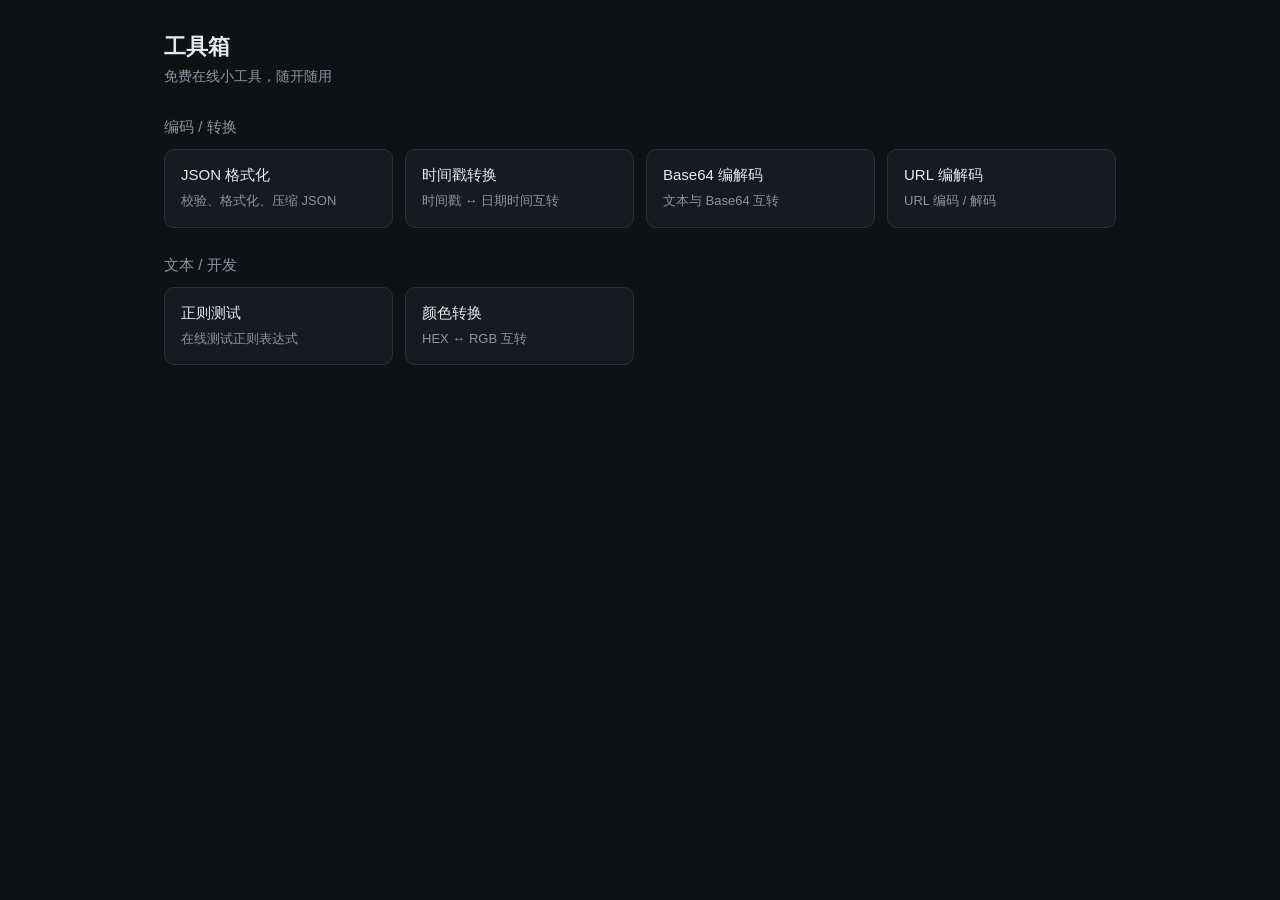
==== index.html @ 93ca7ad8 "在线工具箱：首批 7 个工具上线" ====
<!DOCTYPE html>
<html lang="zh-CN">
<head>
  <meta charset="UTF-8">
  <meta name="viewport" content="width=device-width, initial-scale=1.0">
  <title>工具箱 - 在线工具集合</title>
  <meta name="description" content="免费在线工具集合：JSON 格式化、时间戳转换、Base64 编解码、URL 编解码、正则测试、颜色转换等。">
  <link rel="stylesheet" href="style.css">
</head>
<body>
  <header>
    <h1>工具箱</h1>
    <p>免费在线小工具，随开随用</p>
  </header>
  <main>
    <section class="category">
      <h2>编码 / 转换</h2>
      <div class="grid">
        <a class="card" href="tools/json.html">
          <div class="name">JSON 格式化</div>
          <div class="desc">校验、格式化、压缩 JSON</div>
        </a>
        <a class="card" href="tools/timestamp.html">
          <div class="name">时间戳转换</div>
          <div class="desc">时间戳 ↔ 日期时间互转</div>
        </a>
        <a class="card" href="tools/base64.html">
          <div class="name">Base64 编解码</div>
          <div class="desc">文本与 Base64 互转</div>
        </a>
        <a class="card" href="tools/url.html">
          <div class="name">URL 编解码</div>
          <div class="desc">URL 编码 / 解码</div>
        </a>
      </div>
    </section>
    <section class="category">
      <h2>文本 / 开发</h2>
      <div class="grid">
        <a class="card" href="tools/regex.html">
          <div class="name">正则测试</div>
          <div class="desc">在线测试正则表达式</div>
        </a>
        <a class="card" href="tools/color.html">
          <div class="name">颜色转换</div>
          <div class="desc">HEX ↔ RGB 互转</div>
        </a>
      </div>
    </section>
  </main>
</body>
</html>
---- style.css ----
* { box-sizing: border-box; margin: 0; padding: 0; }

:root {
  --bg: #0f1115;
  --card: #171a21;
  --card-hover: #1e222b;
  --text: #e6e8ec;
  --muted: #8b93a3;
  --accent: #4f8cff;
  --border: #2a2f3a;
}

body {
  font-family: -apple-system, "PingFang SC", "Microsoft YaHei", sans-serif;
  background: var(--bg);
  color: var(--text);
  min-height: 100vh;
}

header {
  padding: 32px 24px 16px;
  max-width: 1000px;
  margin: 0 auto;
}

header h1 {
  font-size: 22px;
  font-weight: 600;
}

header p {
  color: var(--muted);
  margin-top: 6px;
  font-size: 14px;
}

main {
  max-width: 1000px;
  margin: 0 auto;
  padding: 16px 24px 48px;
}

.category {
  margin-bottom: 28px;
}

.category h2 {
  font-size: 15px;
  color: var(--muted);
  font-weight: 500;
  margin-bottom: 12px;
}

.grid {
  display: grid;
  grid-template-columns: repeat(auto-fill, minmax(210px, 1fr));
  gap: 12px;
}

.card {
  background: var(--card);
  border: 1px solid var(--border);
  border-radius: 10px;
  padding: 16px;
  text-decoration: none;
  color: var(--text);
  transition: background .15s, border-color .15s;
}

.card:hover {
  background: var(--card-hover);
  border-color: var(--accent);
}

.card .name {
  font-size: 15px;
  font-weight: 500;
}

.card .desc {
  color: var(--muted);
  font-size: 13px;
  margin-top: 6px;
  line-height: 1.5;
}

/* tool page */
.tool-header {
  padding: 20px 24px 0;
  max-width: 1000px;
  margin: 0 auto;
}

.back {
  color: var(--muted);
  text-decoration: none;
  font-size: 14px;
}

.back:hover { color: var(--accent); }

.tool-wrap {
  max-width: 1000px;
  margin: 0 auto;
  padding: 20px 24px 48px;
}

.tool-wrap h1 { font-size: 20px; margin-bottom: 16px; }

textarea, input[type="text"] {
  width: 100%;
  background: var(--card);
  border: 1px solid var(--border);
  border-radius: 8px;
  color: var(--text);
  padding: 12px;
  font-size: 14px;
  font-family: "SF Mono", Consolas, monospace;
  resize: vertical;
}

button {
  background: var(--accent);
  color: #fff;
  border: none;
  border-radius: 8px;
  padding: 10px 20px;
  font-size: 14px;
  cursor: pointer;
  margin: 12px 4px 12px 0;
}

button:hover { filter: brightness(1.1); }

.output {
  background: var(--card);
  border: 1px solid var(--border);
  border-radius: 8px;
  padding: 12px;
  font-family: "SF Mono", Consolas, monospace;
  font-size: 14px;
  white-space: pre-wrap;
  word-break: break-all;
  min-height: 48px;
  color: #9fe8a8;
}

.row { display: flex; gap: 12px; flex-wrap: wrap; }
.row > * { flex: 1; min-width: 200px; }
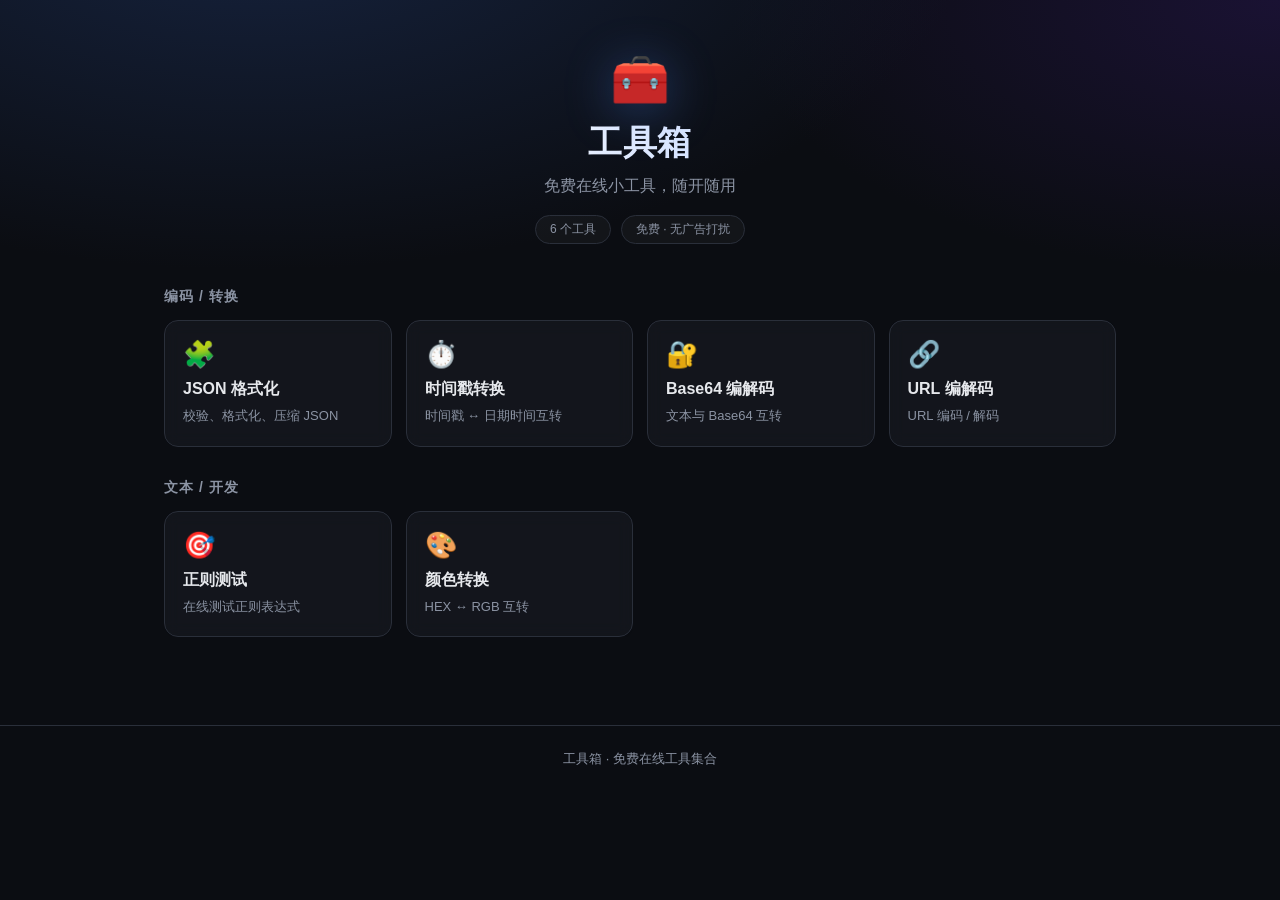
==== commit 230ce4e1: "upgrade homepage design: hero, icons, hover effects" ====
--- a/index.html
+++ b/index.html
@@ -8,45 +8,64 @@
   <link rel="stylesheet" href="style.css">
 </head>
 <body>
-  <header>
-    <h1>工具箱</h1>
-    <p>免费在线小工具，随开随用</p>
+  <header class="hero">
+    <div class="hero-inner">
+      <div class="logo">🧰</div>
+      <h1>工具箱</h1>
+      <p>免费在线小工具，随开随用</p>
+      <div class="hero-meta">
+        <span class="badge">6 个工具</span>
+        <span class="badge">免费 · 无广告打扰</span>
+      </div>
+    </div>
   </header>
+
   <main>
     <section class="category">
       <h2>编码 / 转换</h2>
       <div class="grid">
-        <a class="card" href="tools/json.html">
-          <div class="name">JSON 格式化</div>
-          <div class="desc">校验、格式化、压缩 JSON</div>
+        <a class="card" href="tools/json.html" style="--accent:#f7c948">
+          <span class="icon">🧩</span>
+          <span class="name">JSON 格式化</span>
+          <span class="desc">校验、格式化、压缩 JSON</span>
         </a>
-        <a class="card" href="tools/timestamp.html">
-          <div class="name">时间戳转换</div>
-          <div class="desc">时间戳 ↔ 日期时间互转</div>
+        <a class="card" href="tools/timestamp.html" style="--accent:#4f8cff">
+          <span class="icon">⏱️</span>
+          <span class="name">时间戳转换</span>
+          <span class="desc">时间戳 ↔ 日期时间互转</span>
         </a>
-        <a class="card" href="tools/base64.html">
-          <div class="name">Base64 编解码</div>
-          <div class="desc">文本与 Base64 互转</div>
+        <a class="card" href="tools/base64.html" style="--accent:#5fd068">
+          <span class="icon">🔐</span>
+          <span class="name">Base64 编解码</span>
+          <span class="desc">文本与 Base64 互转</span>
         </a>
-        <a class="card" href="tools/url.html">
-          <div class="name">URL 编解码</div>
-          <div class="desc">URL 编码 / 解码</div>
+        <a class="card" href="tools/url.html" style="--accent:#b07cf7">
+          <span class="icon">🔗</span>
+          <span class="name">URL 编解码</span>
+          <span class="desc">URL 编码 / 解码</span>
         </a>
       </div>
     </section>
+
     <section class="category">
       <h2>文本 / 开发</h2>
       <div class="grid">
-        <a class="card" href="tools/regex.html">
-          <div class="name">正则测试</div>
-          <div class="desc">在线测试正则表达式</div>
+        <a class="card" href="tools/regex.html" style="--accent:#f07c5f">
+          <span class="icon">🎯</span>
+          <span class="name">正则测试</span>
+          <span class="desc">在线测试正则表达式</span>
         </a>
-        <a class="card" href="tools/color.html">
-          <div class="name">颜色转换</div>
-          <div class="desc">HEX ↔ RGB 互转</div>
+        <a class="card" href="tools/color.html" style="--accent:#e85fb8">
+          <span class="icon">🎨</span>
+          <span class="name">颜色转换</span>
+          <span class="desc">HEX ↔ RGB 互转</span>
         </a>
       </div>
     </section>
   </main>
+
+  <footer>
+    <p>工具箱 · 免费在线工具集合</p>
+  </footer>
 </body>
 </html>
--- a/style.css
+++ b/style.css
@@ -1,9 +1,11 @@
 * { box-sizing: border-box; margin: 0; padding: 0; }
 
 :root {
-  --bg: #0f1115;
-  --card: #171a21;
-  --card-hover: #1e222b;
+  --bg: #0b0d12;
+  --bg-grad: radial-gradient(1200px 600px at 20% -10%, #16233f 0%, transparent 60%),
+             radial-gradient(1000px 500px at 100% 0%, #1a1233 0%, transparent 55%);
+  --card: rgba(23, 26, 33, .72);
+  --card-hover: rgba(30, 34, 43, .9);
   --text: #e6e8ec;
   --muted: #8b93a3;
   --accent: #4f8cff;
@@ -15,75 +17,135 @@
   background: var(--bg);
   color: var(--text);
   min-height: 100vh;
-}
-
-header {
-  padding: 32px 24px 16px;
-  max-width: 1000px;
-  margin: 0 auto;
-}
-
-header h1 {
-  font-size: 22px;
+  background-image: var(--bg-grad);
+  background-attachment: fixed;
+}
+
+/* Hero */
+.hero {
+  padding: 56px 24px 24px;
+  text-align: center;
+}
+
+.hero-inner {
+  max-width: 1000px;
+  margin: 0 auto;
+}
+
+.logo {
+  font-size: 48px;
+  line-height: 1;
+  margin-bottom: 16px;
+  filter: drop-shadow(0 6px 24px rgba(79, 140, 255, .35));
+}
+
+.hero h1 {
+  font-size: 34px;
+  font-weight: 700;
+  letter-spacing: .5px;
+  background: linear-gradient(120deg, #fff 30%, #8fb4ff 100%);
+  -webkit-background-clip: text;
+  background-clip: text;
+  -webkit-text-fill-color: transparent;
+}
+
+.hero p {
+  color: var(--muted);
+  margin-top: 10px;
+  font-size: 16px;
+}
+
+.hero-meta {
+  margin-top: 18px;
+  display: flex;
+  gap: 10px;
+  justify-content: center;
+  flex-wrap: wrap;
+}
+
+.badge {
+  font-size: 12px;
+  color: var(--muted);
+  border: 1px solid var(--border);
+  border-radius: 999px;
+  padding: 5px 14px;
+  background: rgba(255, 255, 255, .03);
+}
+
+/* Main */
+main {
+  max-width: 1000px;
+  margin: 0 auto;
+  padding: 20px 24px 56px;
+}
+
+.category {
+  margin-bottom: 32px;
+}
+
+.category h2 {
+  font-size: 14px;
+  color: var(--muted);
   font-weight: 600;
-}
-
-header p {
-  color: var(--muted);
-  margin-top: 6px;
-  font-size: 14px;
-}
-
-main {
-  max-width: 1000px;
-  margin: 0 auto;
-  padding: 16px 24px 48px;
-}
-
-.category {
-  margin-bottom: 28px;
-}
-
-.category h2 {
-  font-size: 15px;
-  color: var(--muted);
-  font-weight: 500;
-  margin-bottom: 12px;
+  letter-spacing: 1px;
+  margin-bottom: 14px;
+  text-transform: uppercase;
 }
 
 .grid {
   display: grid;
   grid-template-columns: repeat(auto-fill, minmax(210px, 1fr));
-  gap: 12px;
+  gap: 14px;
 }
 
 .card {
+  --accent: #4f8cff;
   background: var(--card);
   border: 1px solid var(--border);
-  border-radius: 10px;
-  padding: 16px;
+  border-radius: 14px;
+  padding: 20px 18px;
   text-decoration: none;
   color: var(--text);
-  transition: background .15s, border-color .15s;
+  backdrop-filter: blur(8px);
+  display: flex;
+  flex-direction: column;
+  transition: transform .18s ease, border-color .18s ease, box-shadow .18s ease, background .18s ease;
 }
 
 .card:hover {
   background: var(--card-hover);
   border-color: var(--accent);
-}
-
-.card .name {
-  font-size: 15px;
-  font-weight: 500;
-}
-
-.card .desc {
+  transform: translateY(-4px);
+  box-shadow: 0 12px 32px -12px var(--accent);
+}
+
+.icon {
+  font-size: 26px;
+  line-height: 1;
+  margin-bottom: 12px;
+}
+
+.name {
+  font-size: 16px;
+  font-weight: 600;
+}
+
+.desc {
   color: var(--muted);
   font-size: 13px;
   margin-top: 6px;
   line-height: 1.5;
 }
 
+/* Footer */
+footer {
+  text-align: center;
+  padding: 24px;
+  color: var(--muted);
+  font-size: 13px;
+  border-top: 1px solid var(--border);
+}
+
 /* tool page */
 .tool-header {
   padding: 20px 24px 0;
@@ -117,6 +179,11 @@
   font-size: 14px;
   font-family: "SF Mono", Consolas, monospace;
   resize: vertical;
+}
+
+textarea:focus, input[type="text"]:focus {
+  outline: none;
+  border-color: var(--accent);
 }
 
 button {
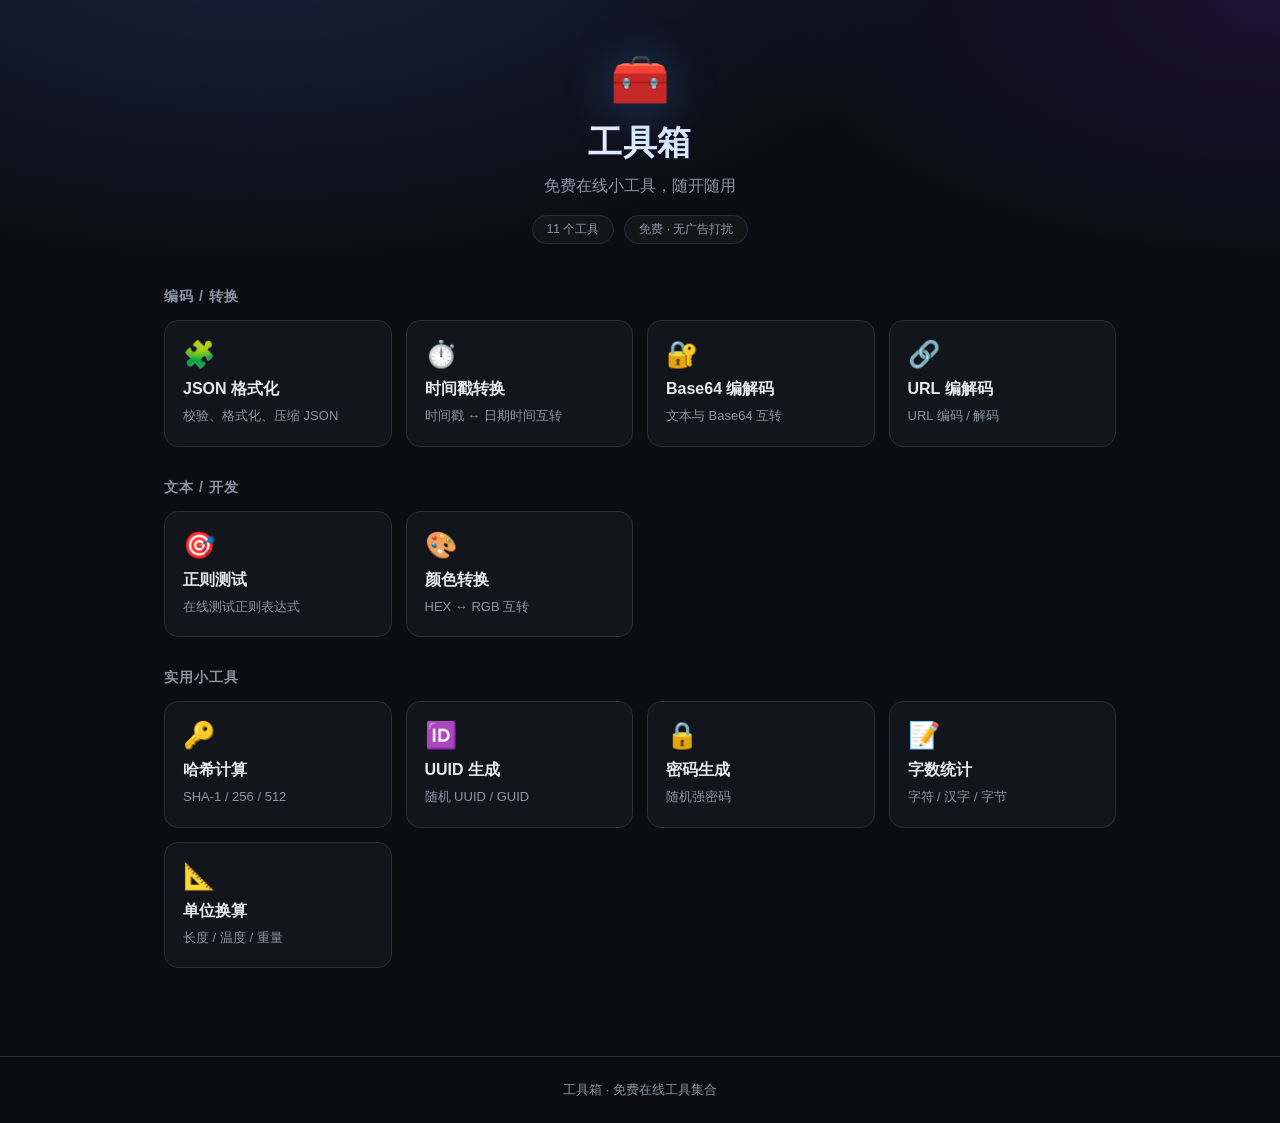
==== commit 4d0b3c25: "add 5 tools: hash/uuid/password/wordcount/unit" ====
--- a/index.html
+++ b/index.html
@@ -3,8 +3,17 @@
 <head>
   <meta charset="UTF-8">
   <meta name="viewport" content="width=device-width, initial-scale=1.0">
-  <title>工具箱 - 在线工具集合</title>
-  <meta name="description" content="免费在线工具集合：JSON 格式化、时间戳转换、Base64 编解码、URL 编解码、正则测试、颜色转换等。">
+  <title>在线工具箱 - JSON格式化、时间戳转换、Base64、正则测试等免费工具</title>
+  <meta name="description" content="免费在线工具集合：JSON 格式化、时间戳转换、Base64 编解码、URL 编解码、正则测试、颜色转换等，免登录随开随用。">
+  <meta name="keywords" content="在线工具,JSON格式化,时间戳转换,Base64编解码,URL编码,正则测试,颜色转换,免费工具箱">
+  <link rel="canonical" href="https://cx75227-ops.github.io/">
+  <meta property="og:title" content="在线工具箱 - 免费在线小工具">
+  <meta property="og:description" content="JSON格式化、时间戳转换、Base64、正则测试、颜色转换等免费在线工具，随开随用。">
+  <meta property="og:type" content="website">
+  <meta property="og:url" content="https://cx75227-ops.github.io/">
+  <meta property="og:site_name" content="在线工具箱">
+  <meta name="twitter:card" content="summary">
+  <link rel="icon" href="data:image/svg+xml,<svg xmlns='http://www.w3.org/2000/svg' viewBox='0 0 100 100'><text y='.9em' font-size='90'>🧰</text></svg>">
   <link rel="stylesheet" href="style.css">
 </head>
 <body>
@@ -14,7 +23,7 @@
       <h1>工具箱</h1>
       <p>免费在线小工具，随开随用</p>
       <div class="hero-meta">
-        <span class="badge">6 个工具</span>
+        <span class="badge">11 个工具</span>
         <span class="badge">免费 · 无广告打扰</span>
       </div>
     </div>
@@ -62,6 +71,37 @@
         </a>
       </div>
     </section>
+
+    <section class="category">
+      <h2>实用小工具</h2>
+      <div class="grid">
+        <a class="card" href="tools/hash.html" style="--accent:#7c8ef7">
+          <span class="icon">🔑</span>
+          <span class="name">哈希计算</span>
+          <span class="desc">SHA-1 / 256 / 512</span>
+        </a>
+        <a class="card" href="tools/uuid.html" style="--accent:#5fd0c8">
+          <span class="icon">🆔</span>
+          <span class="name">UUID 生成</span>
+          <span class="desc">随机 UUID / GUID</span>
+        </a>
+        <a class="card" href="tools/password.html" style="--accent:#f0b05f">
+          <span class="icon">🔒</span>
+          <span class="name">密码生成</span>
+          <span class="desc">随机强密码</span>
+        </a>
+        <a class="card" href="tools/wordcount.html" style="--accent:#7cd07c">
+          <span class="icon">📝</span>
+          <span class="name">字数统计</span>
+          <span class="desc">字符 / 汉字 / 字节</span>
+        </a>
+        <a class="card" href="tools/unit.html" style="--accent:#e07c9f">
+          <span class="icon">📐</span>
+          <span class="name">单位换算</span>
+          <span class="desc">长度 / 温度 / 重量</span>
+        </a>
+      </div>
+    </section>
   </main>
 
   <footer>
